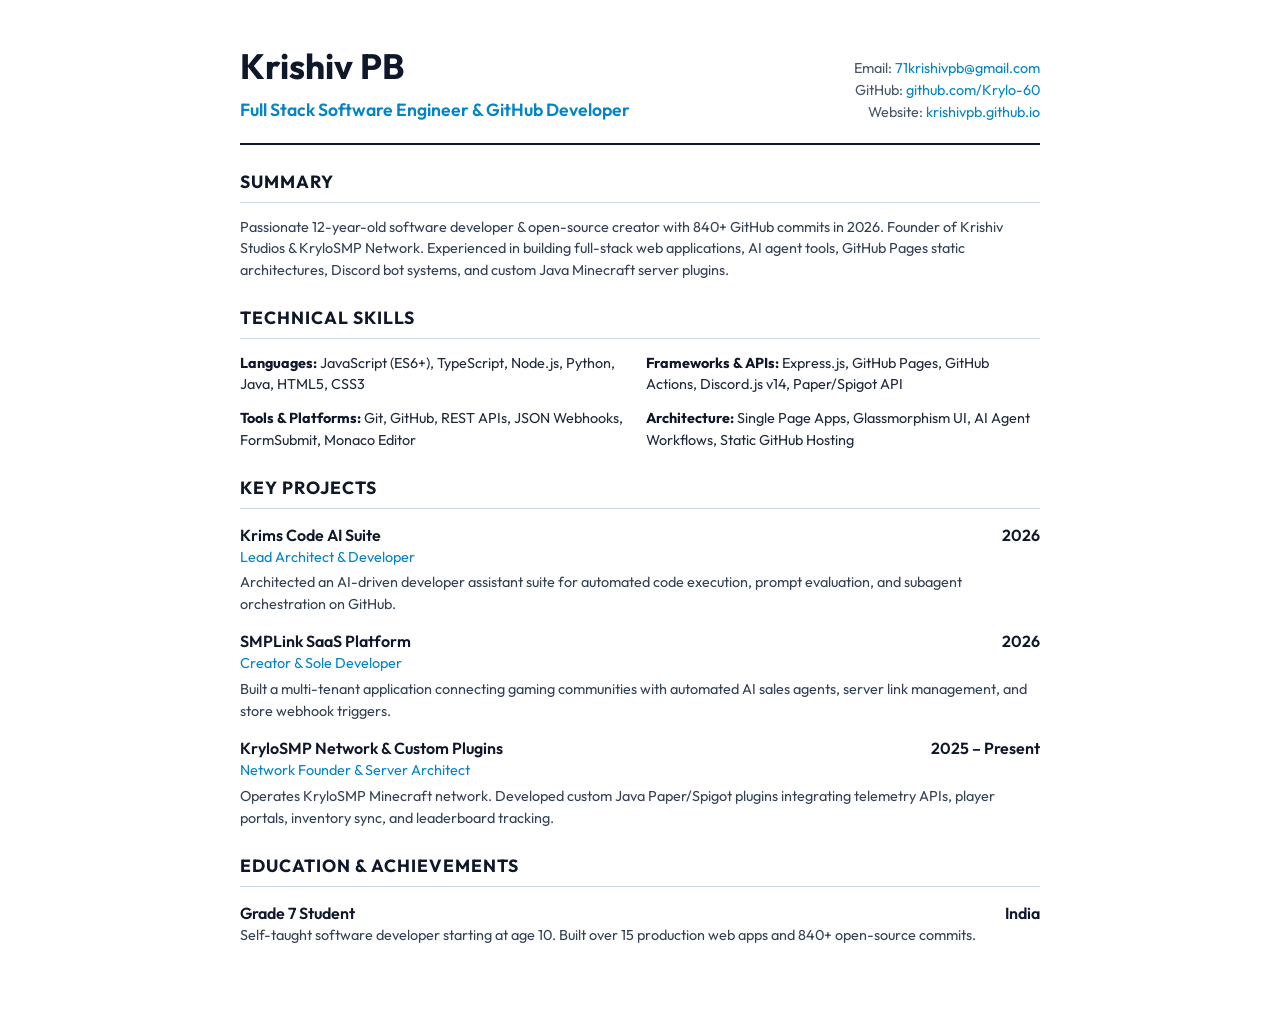
==== resume.html @ fba2005d "Initial commit for Krishivpb.github.io portfolio site" ====
<!DOCTYPE html>
<html lang="en">
<head>
    <meta charset="utf-8">
    <meta name="viewport" content="width=device-width, initial-scale=1.0">
    <title>Krishiv PB - Official Resume | Krishivpb.github.io</title>
    <link href="https://fonts.googleapis.com/css2?family=Outfit:wght@300;400;600;700&family=JetBrains+Mono:wght@400;600&display=swap" rel="stylesheet">
    <link rel="stylesheet" href="https://cdnjs.cloudflare.com/ajax/libs/font-awesome/6.4.0/css/all.min.css">
    <style>
        * { box-sizing: border-box; margin: 0; padding: 0; }
        body {
            font-family: 'Outfit', sans-serif;
            background: #ffffff;
            color: #1e293b;
            line-height: 1.5;
            padding: 40px;
        }
        .resume-container {
            max-width: 800px;
            margin: 0 auto;
        }
        .header {
            border-bottom: 2px solid #0f172a;
            padding-bottom: 20px;
            margin-bottom: 24px;
            display: flex;
            justify-content: space-between;
            align-items: flex-end;
        }
        .name {
            font-size: 2.2rem;
            font-weight: 700;
            color: #0f172a;
        }
        .title {
            font-size: 1.1rem;
            color: #0284c7;
            font-weight: 600;
            margin-top: 4px;
        }
        .contact-info {
            text-align: right;
            font-size: 0.9rem;
            color: #475569;
        }
        .contact-info a {
            color: #0284c7;
            text-decoration: none;
        }
        .section {
            margin-bottom: 24px;
        }
        .section-heading {
            font-size: 1.1rem;
            text-transform: uppercase;
            letter-spacing: 1px;
            color: #0f172a;
            border-bottom: 1px solid #cbd5e1;
            padding-bottom: 6px;
            margin-bottom: 14px;
            font-weight: 700;
        }
        .item {
            margin-bottom: 14px;
        }
        .item-header {
            display: flex;
            justify-content: space-between;
            font-weight: 600;
            font-size: 1rem;
            color: #0f172a;
        }
        .item-sub {
            color: #0284c7;
            font-size: 0.9rem;
            margin-bottom: 4px;
        }
        .item-desc {
            font-size: 0.9rem;
            color: #334155;
        }
        .skills-grid {
            display: grid;
            grid-template-columns: repeat(2, 1fr);
            gap: 12px;
            font-size: 0.9rem;
        }
        .skill-group strong {
            color: #0f172a;
        }
        @media print {
            body { padding: 0; }
            .resume-container { width: 100%; }
        }
    </style>
</head>
<body>
    <div class="resume-container">
        <div class="header">
            <div>
                <h1 class="name">Krishiv PB</h1>
                <div class="title">Full Stack Software Engineer & GitHub Developer</div>
            </div>
            <div class="contact-info">
                <div>Email: <a href="mailto:71krishivpb@gmail.com">71krishivpb@gmail.com</a></div>
                <div>GitHub: <a href="https://github.com/Krylo-60">github.com/Krylo-60</a></div>
                <div>Website: <a href="https://krishivpb.github.io">krishivpb.github.io</a></div>
            </div>
        </div>

        <div class="section">
            <h2 class="section-heading">Summary</h2>
            <p class="item-desc">
                Passionate 12-year-old software developer & open-source creator with 840+ GitHub commits in 2026. Founder of Krishiv Studios & KryloSMP Network. Experienced in building full-stack web applications, AI agent tools, GitHub Pages static architectures, Discord bot systems, and custom Java Minecraft server plugins.
            </p>
        </div>

        <div class="section">
            <h2 class="section-heading">Technical Skills</h2>
            <div class="skills-grid">
                <div class="skill-group">
                    <strong>Languages:</strong> JavaScript (ES6+), TypeScript, Node.js, Python, Java, HTML5, CSS3
                </div>
                <div class="skill-group">
                    <strong>Frameworks & APIs:</strong> Express.js, GitHub Pages, GitHub Actions, Discord.js v14, Paper/Spigot API
                </div>
                <div class="skill-group">
                    <strong>Tools & Platforms:</strong> Git, GitHub, REST APIs, JSON Webhooks, FormSubmit, Monaco Editor
                </div>
                <div class="skill-group">
                    <strong>Architecture:</strong> Single Page Apps, Glassmorphism UI, AI Agent Workflows, Static GitHub Hosting
                </div>
            </div>
        </div>

        <div class="section">
            <h2 class="section-heading">Key Projects</h2>
            
            <div class="item">
                <div class="item-header">
                    <span>Krims Code AI Suite</span>
                    <span>2026</span>
                </div>
                <div class="item-sub">Lead Architect & Developer</div>
                <div class="item-desc">
                    Architected an AI-driven developer assistant suite for automated code execution, prompt evaluation, and subagent orchestration on GitHub.
                </div>
            </div>

            <div class="item">
                <div class="item-header">
                    <span>SMPLink SaaS Platform</span>
                    <span>2026</span>
                </div>
                <div class="item-sub">Creator & Sole Developer</div>
                <div class="item-desc">
                    Built a multi-tenant application connecting gaming communities with automated AI sales agents, server link management, and store webhook triggers.
                </div>
            </div>

            <div class="item">
                <div class="item-header">
                    <span>KryloSMP Network & Custom Plugins</span>
                    <span>2025 – Present</span>
                </div>
                <div class="item-sub">Network Founder & Server Architect</div>
                <div class="item-desc">
                    Operates KryloSMP Minecraft network. Developed custom Java Paper/Spigot plugins integrating telemetry APIs, player portals, inventory sync, and leaderboard tracking.
                </div>
            </div>
        </div>

        <div class="section">
            <h2 class="section-heading">Education & Achievements</h2>
            <div class="item">
                <div class="item-header">
                    <span>Grade 7 Student</span>
                    <span>India</span>
                </div>
                <div class="item-desc">Self-taught software developer starting at age 10. Built over 15 production web apps and 840+ open-source commits.</div>
            </div>
        </div>
    </div>
</body>
</html>
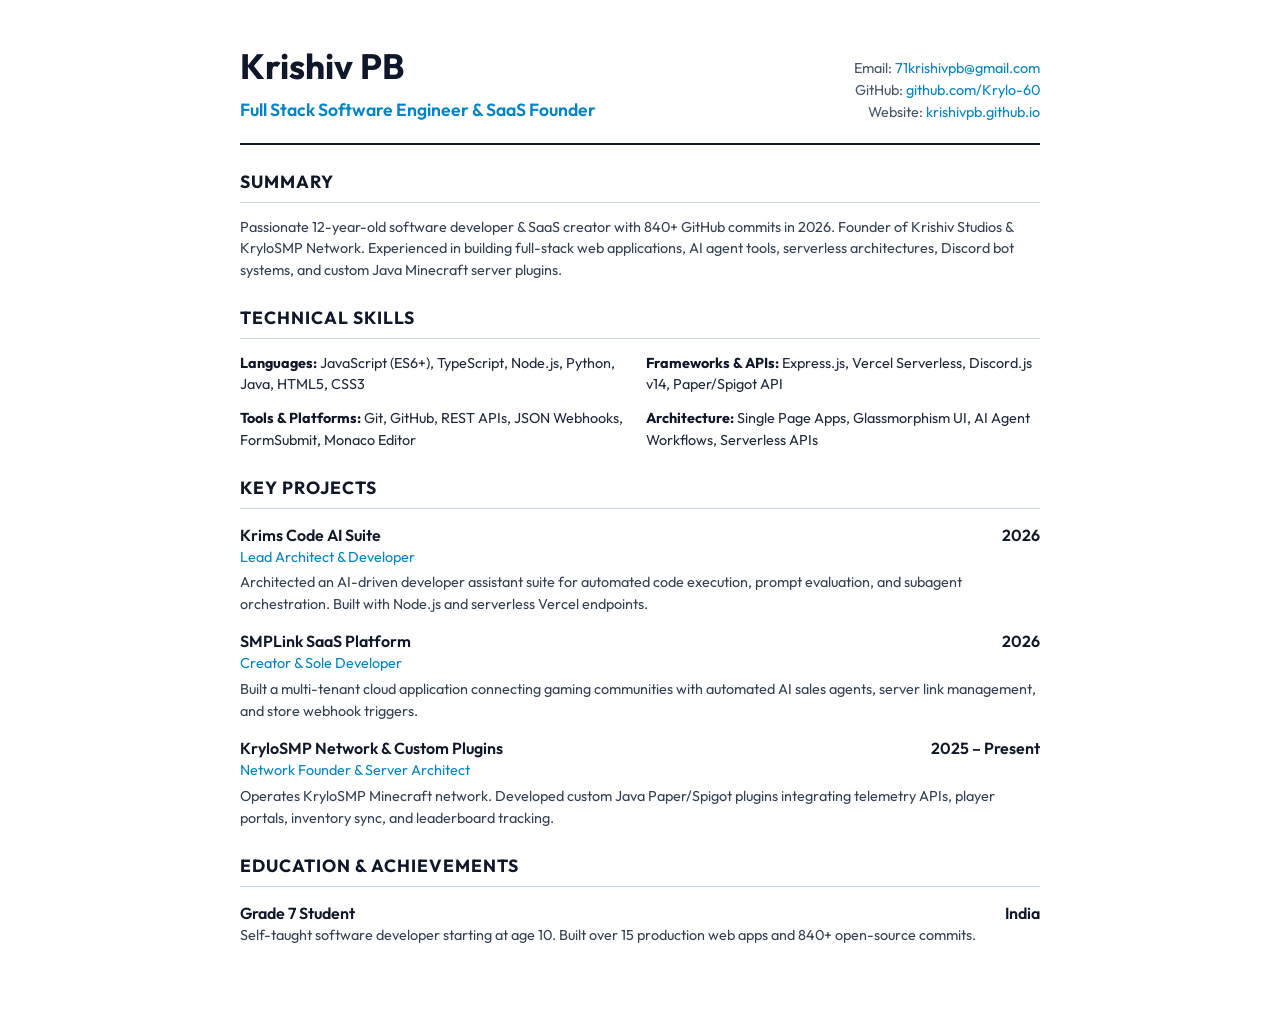
==== commit 84ad8328: "Unify Vercel, Netlify, AI agents, and Discord bots into Krishivpb.github.io master hub" ====
--- a/resume.html
+++ b/resume.html
@@ -99,7 +99,7 @@
         <div class="header">
             <div>
                 <h1 class="name">Krishiv PB</h1>
-                <div class="title">Full Stack Software Engineer & GitHub Developer</div>
+                <div class="title">Full Stack Software Engineer & SaaS Founder</div>
             </div>
             <div class="contact-info">
                 <div>Email: <a href="mailto:71krishivpb@gmail.com">71krishivpb@gmail.com</a></div>
@@ -111,7 +111,7 @@
         <div class="section">
             <h2 class="section-heading">Summary</h2>
             <p class="item-desc">
-                Passionate 12-year-old software developer & open-source creator with 840+ GitHub commits in 2026. Founder of Krishiv Studios & KryloSMP Network. Experienced in building full-stack web applications, AI agent tools, GitHub Pages static architectures, Discord bot systems, and custom Java Minecraft server plugins.
+                Passionate 12-year-old software developer & SaaS creator with 840+ GitHub commits in 2026. Founder of Krishiv Studios & KryloSMP Network. Experienced in building full-stack web applications, AI agent tools, serverless architectures, Discord bot systems, and custom Java Minecraft server plugins.
             </p>
         </div>
 
@@ -122,13 +122,13 @@
                     <strong>Languages:</strong> JavaScript (ES6+), TypeScript, Node.js, Python, Java, HTML5, CSS3
                 </div>
                 <div class="skill-group">
-                    <strong>Frameworks & APIs:</strong> Express.js, GitHub Pages, GitHub Actions, Discord.js v14, Paper/Spigot API
+                    <strong>Frameworks & APIs:</strong> Express.js, Vercel Serverless, Discord.js v14, Paper/Spigot API
                 </div>
                 <div class="skill-group">
                     <strong>Tools & Platforms:</strong> Git, GitHub, REST APIs, JSON Webhooks, FormSubmit, Monaco Editor
                 </div>
                 <div class="skill-group">
-                    <strong>Architecture:</strong> Single Page Apps, Glassmorphism UI, AI Agent Workflows, Static GitHub Hosting
+                    <strong>Architecture:</strong> Single Page Apps, Glassmorphism UI, AI Agent Workflows, Serverless APIs
                 </div>
             </div>
         </div>
@@ -143,7 +143,7 @@
                 </div>
                 <div class="item-sub">Lead Architect & Developer</div>
                 <div class="item-desc">
-                    Architected an AI-driven developer assistant suite for automated code execution, prompt evaluation, and subagent orchestration on GitHub.
+                    Architected an AI-driven developer assistant suite for automated code execution, prompt evaluation, and subagent orchestration. Built with Node.js and serverless Vercel endpoints.
                 </div>
             </div>
 
@@ -154,7 +154,7 @@
                 </div>
                 <div class="item-sub">Creator & Sole Developer</div>
                 <div class="item-desc">
-                    Built a multi-tenant application connecting gaming communities with automated AI sales agents, server link management, and store webhook triggers.
+                    Built a multi-tenant cloud application connecting gaming communities with automated AI sales agents, server link management, and store webhook triggers.
                 </div>
             </div>
 
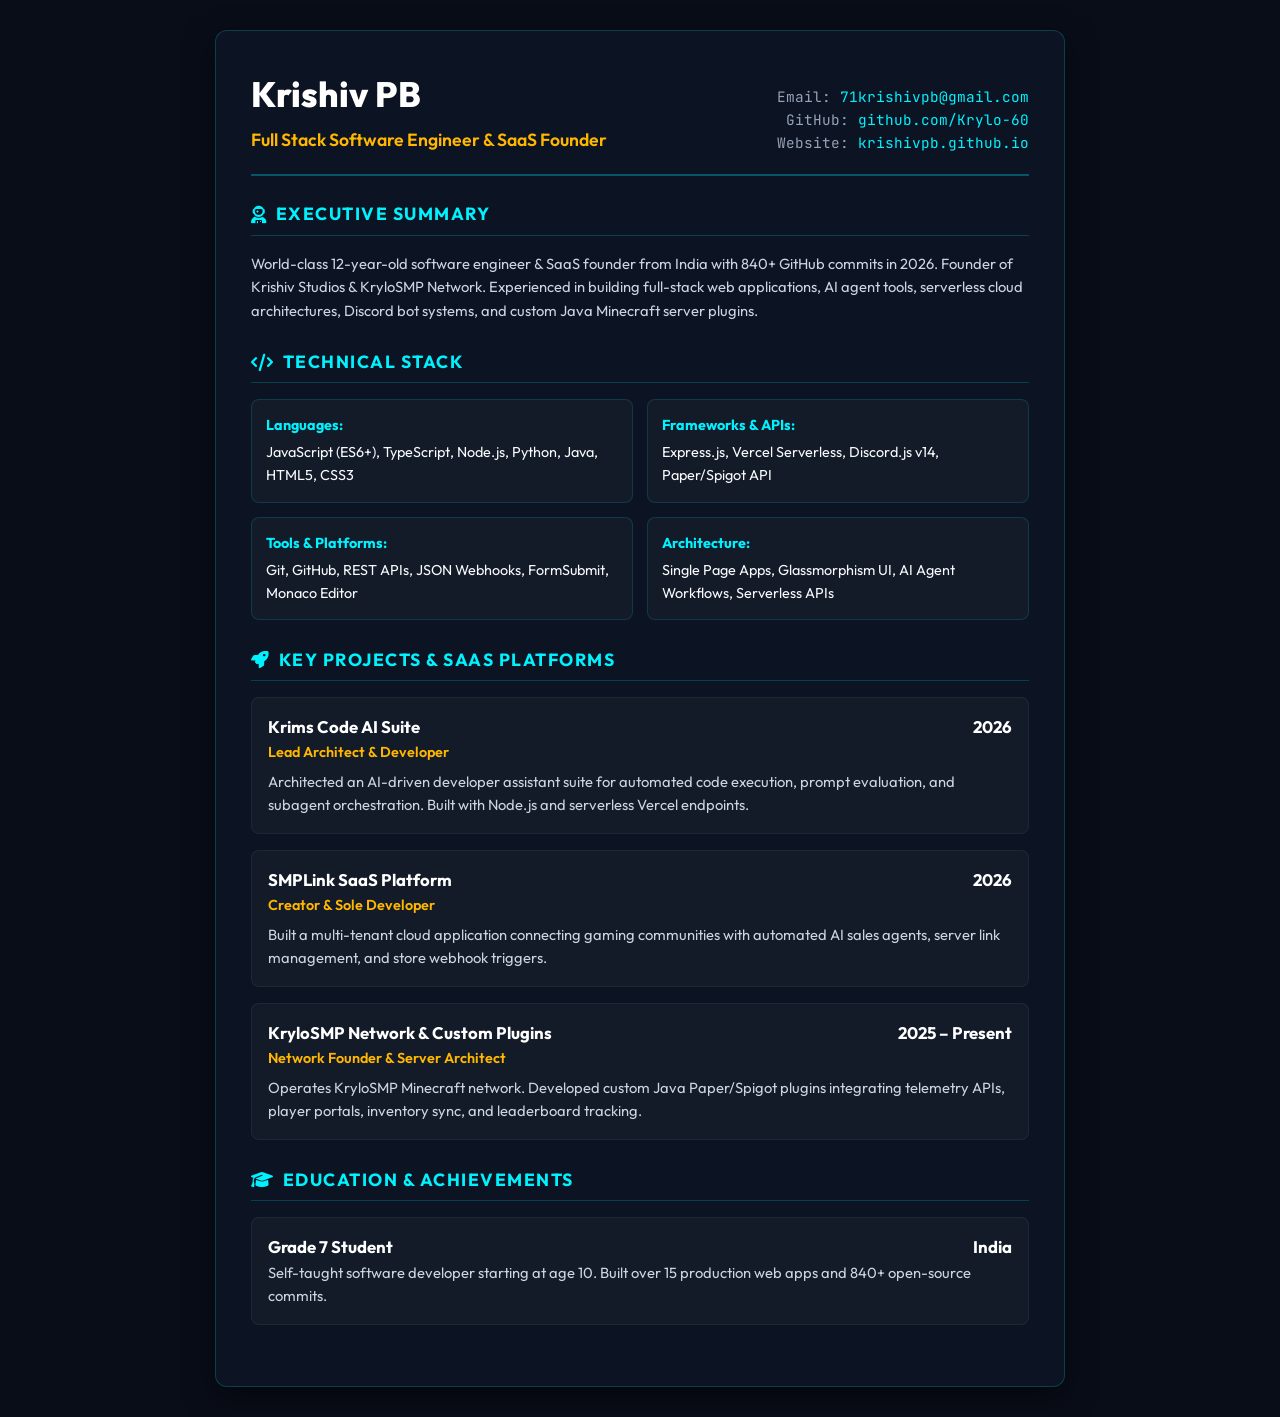
==== commit 43ab05cc: "Fix modal flex layout bug and dark theme resume.html" ====
--- a/resume.html
+++ b/resume.html
@@ -10,87 +10,121 @@
         * { box-sizing: border-box; margin: 0; padding: 0; }
         body {
             font-family: 'Outfit', sans-serif;
-            background: #ffffff;
-            color: #1e293b;
-            line-height: 1.5;
-            padding: 40px;
+            background: #090d18;
+            color: #f8fafc;
+            line-height: 1.6;
+            padding: 30px;
         }
         .resume-container {
-            max-width: 800px;
+            max-width: 850px;
             margin: 0 auto;
+            background: rgba(14, 20, 36, 0.9);
+            border: 1px solid rgba(0, 242, 255, 0.2);
+            border-radius: 12px;
+            padding: 35px;
+            box-shadow: 0 10px 30px rgba(0, 0, 0, 0.5);
         }
         .header {
-            border-bottom: 2px solid #0f172a;
+            border-bottom: 2px solid rgba(0, 242, 255, 0.3);
             padding-bottom: 20px;
             margin-bottom: 24px;
             display: flex;
             justify-content: space-between;
             align-items: flex-end;
+            flex-wrap: wrap;
+            gap: 15px;
         }
         .name {
             font-size: 2.2rem;
-            font-weight: 700;
-            color: #0f172a;
+            font-weight: 800;
+            color: #ffffff;
         }
         .title {
             font-size: 1.1rem;
-            color: #0284c7;
+            color: #ffb700;
             font-weight: 600;
             margin-top: 4px;
         }
         .contact-info {
             text-align: right;
             font-size: 0.9rem;
-            color: #475569;
+            color: #94a3b8;
+            font-family: 'JetBrains Mono', monospace;
         }
         .contact-info a {
-            color: #0284c7;
+            color: #00f2ff;
             text-decoration: none;
         }
+        .contact-info a:hover {
+            text-decoration: underline;
+        }
         .section {
-            margin-bottom: 24px;
+            margin-bottom: 26px;
         }
         .section-heading {
             font-size: 1.1rem;
             text-transform: uppercase;
-            letter-spacing: 1px;
-            color: #0f172a;
-            border-bottom: 1px solid #cbd5e1;
+            letter-spacing: 1.5px;
+            color: #00f2ff;
+            border-bottom: 1px solid rgba(0, 242, 255, 0.2);
             padding-bottom: 6px;
-            margin-bottom: 14px;
+            margin-bottom: 16px;
             font-weight: 700;
+            display: flex;
+            align-items: center;
+            gap: 8px;
         }
         .item {
-            margin-bottom: 14px;
+            margin-bottom: 16px;
+            background: rgba(255, 255, 255, 0.03);
+            border: 1px solid rgba(255, 255, 255, 0.05);
+            padding: 16px;
+            border-radius: 8px;
         }
         .item-header {
             display: flex;
             justify-content: space-between;
+            font-weight: 700;
+            font-size: 1.05rem;
+            color: #ffffff;
+        }
+        .item-sub {
+            color: #ffb700;
+            font-size: 0.9rem;
+            margin-bottom: 6px;
             font-weight: 600;
-            font-size: 1rem;
-            color: #0f172a;
-        }
-        .item-sub {
-            color: #0284c7;
-            font-size: 0.9rem;
-            margin-bottom: 4px;
         }
         .item-desc {
-            font-size: 0.9rem;
-            color: #334155;
+            font-size: 0.92rem;
+            color: #cbd5e1;
         }
         .skills-grid {
             display: grid;
-            grid-template-columns: repeat(2, 1fr);
-            gap: 12px;
+            grid-template-columns: repeat(auto-fit, minmax(280px, 1fr));
+            gap: 14px;
             font-size: 0.9rem;
         }
-        .skill-group strong {
-            color: #0f172a;
+        .skill-card {
+            background: rgba(255, 255, 255, 0.03);
+            border: 1px solid rgba(0, 242, 255, 0.15);
+            padding: 14px;
+            border-radius: 8px;
+        }
+        .skill-card strong {
+            color: #00f2ff;
+            display: block;
+            margin-bottom: 4px;
         }
         @media print {
-            body { padding: 0; }
-            .resume-container { width: 100%; }
+            body { background: #ffffff; color: #0f172a; padding: 0; }
+            .resume-container { background: #ffffff; border: none; box-shadow: none; padding: 0; color: #0f172a; }
+            .name, .item-header { color: #0f172a; }
+            .section-heading { color: #0284c7; border-color: #cbd5e1; }
+            .item-sub, .title { color: #d97706; }
+            .item-desc, .contact-info { color: #334155; }
+            .contact-info a { color: #0284c7; }
+            .skill-card { background: #f8fafc; border: 1px solid #e2e8f0; color: #334155; }
+            .skill-card strong { color: #0284c7; }
         }
     </style>
 </head>
@@ -103,38 +137,38 @@
             </div>
             <div class="contact-info">
                 <div>Email: <a href="mailto:71krishivpb@gmail.com">71krishivpb@gmail.com</a></div>
-                <div>GitHub: <a href="https://github.com/Krylo-60">github.com/Krylo-60</a></div>
-                <div>Website: <a href="https://krishivpb.github.io">krishivpb.github.io</a></div>
-            </div>
-        </div>
-
-        <div class="section">
-            <h2 class="section-heading">Summary</h2>
+                <div>GitHub: <a href="https://github.com/Krylo-60" target="_blank">github.com/Krylo-60</a></div>
+                <div>Website: <a href="https://krishivpb.github.io" target="_blank">krishivpb.github.io</a></div>
+            </div>
+        </div>
+
+        <div class="section">
+            <h2 class="section-heading"><i class="fa-solid fa-user-astronaut"></i> Executive Summary</h2>
             <p class="item-desc">
-                Passionate 12-year-old software developer & SaaS creator with 840+ GitHub commits in 2026. Founder of Krishiv Studios & KryloSMP Network. Experienced in building full-stack web applications, AI agent tools, serverless architectures, Discord bot systems, and custom Java Minecraft server plugins.
+                World-class 12-year-old software engineer & SaaS founder from India with 840+ GitHub commits in 2026. Founder of Krishiv Studios & KryloSMP Network. Experienced in building full-stack web applications, AI agent tools, serverless cloud architectures, Discord bot systems, and custom Java Minecraft server plugins.
             </p>
         </div>
 
         <div class="section">
-            <h2 class="section-heading">Technical Skills</h2>
+            <h2 class="section-heading"><i class="fa-solid fa-code"></i> Technical Stack</h2>
             <div class="skills-grid">
-                <div class="skill-group">
+                <div class="skill-card">
                     <strong>Languages:</strong> JavaScript (ES6+), TypeScript, Node.js, Python, Java, HTML5, CSS3
                 </div>
-                <div class="skill-group">
+                <div class="skill-card">
                     <strong>Frameworks & APIs:</strong> Express.js, Vercel Serverless, Discord.js v14, Paper/Spigot API
                 </div>
-                <div class="skill-group">
+                <div class="skill-card">
                     <strong>Tools & Platforms:</strong> Git, GitHub, REST APIs, JSON Webhooks, FormSubmit, Monaco Editor
                 </div>
-                <div class="skill-group">
+                <div class="skill-card">
                     <strong>Architecture:</strong> Single Page Apps, Glassmorphism UI, AI Agent Workflows, Serverless APIs
                 </div>
             </div>
         </div>
 
         <div class="section">
-            <h2 class="section-heading">Key Projects</h2>
+            <h2 class="section-heading"><i class="fa-solid fa-rocket"></i> Key Projects & SaaS Platforms</h2>
             
             <div class="item">
                 <div class="item-header">
@@ -171,7 +205,7 @@
         </div>
 
         <div class="section">
-            <h2 class="section-heading">Education & Achievements</h2>
+            <h2 class="section-heading"><i class="fa-solid fa-graduation-cap"></i> Education & Achievements</h2>
             <div class="item">
                 <div class="item-header">
                     <span>Grade 7 Student</span>
